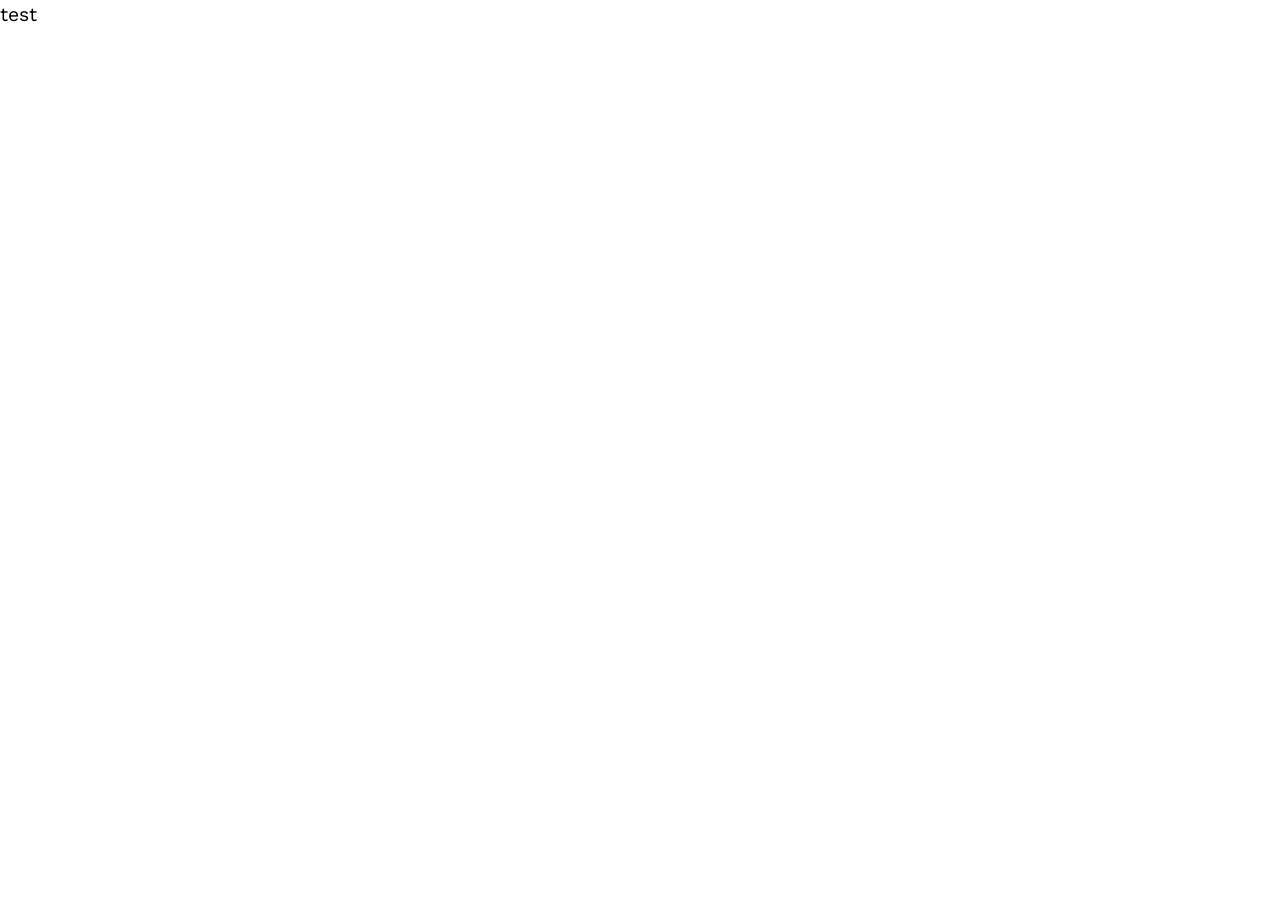
==== index.html @ 957643b7 "Init commit" ====
<!doctype html>
<html lang="en">
  <head>
    <meta charset="UTF-8" />
    <meta name="viewport" content="width=device-width, initial-scale=1.0" />
    <title>FAQ accordion</title>
    <link
      rel="icon"
      type="image/png"
      sizes="32x32"
      href="./assets/images/favicon-32x32.png"
    />
    <link rel="stylesheet" href="./src/index.css" />
  </head>
  <body>
    <main>test</main>
  </body>
</html>
---- src/index.css ----
@font-face {
  font-family: "Work Sans";
  font-display: swap;
  font-weight: 400 700;
  src: url("../assets/fonts/WorkSans-VariableFont_wght.ttf") format("truetype");
}

@layer reset {
  *,
  *::after,
  *::before {
    box-sizing: border-box;
    margin: 0;
    padding: 0;
  }

  h1,
  h2,
  h3,
  h4,
  h5,
  h6 {
    font: inherit;
  }
}

@layer base {
  :root {
    --white: hsl(0, 100%, 100%);
    --purple-100: hsl(275, 100%, 97%);
    --purple-600: hsl(292, 16%, 49%);
    --purple-950: hsl(292, 42%, 14%);
    --font-size: clamp(
      16px,
      16px + (100vw - 375px) * (20 - 16) / (1440 - 375),
      20px
    );
    --line-height: 1.5;
  }

  body {
    font-weight: 400;
    font-size: var(--font-size);
    line-height: var(--line-height);
    font-family: "Work Sans", Arial, Helvetica, sans-serif;
  }
}
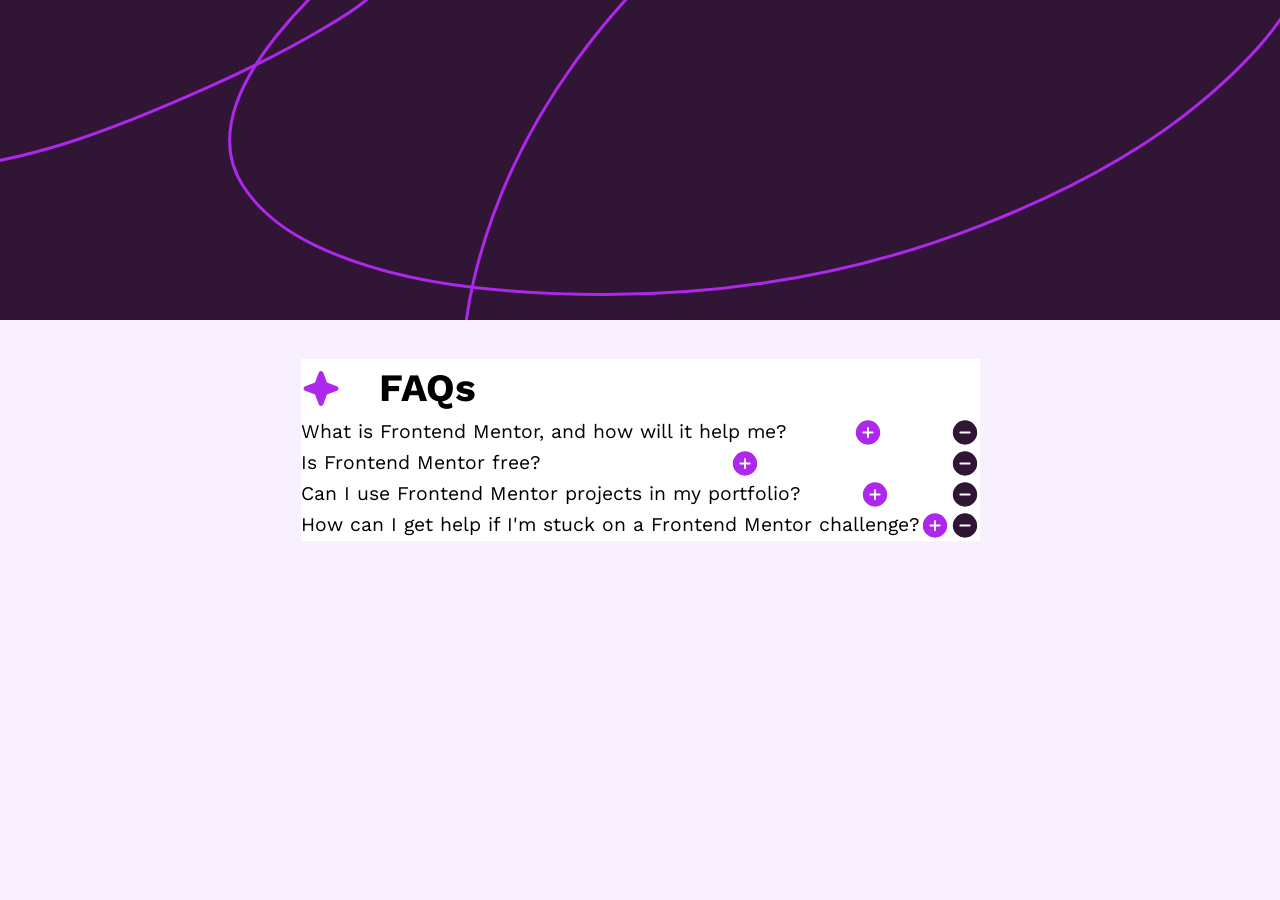
==== commit e1f247bf: "Basic styles and functionality" ====
--- a/index.html
+++ b/index.html
@@ -13,6 +13,70 @@
     <link rel="stylesheet" href="./src/index.css" />
   </head>
   <body>
-    <main>test</main>
+    <main>
+      <article>
+        <header>
+          <img src="./assets/images/icon-star.svg" alt="star icon" />
+          <h1>FAQs</h1>
+        </header>
+
+        <details>
+          <summary>
+            What is Frontend Mentor, and how will it help me?
+            <img src="./assets/images/icon-plus.svg" alt="plus icon" />
+            <img src="./assets/images/icon-minus.svg" alt="minus icon" />
+          </summary>
+
+          <p>
+            Frontend Mentor offers realistic coding challenges to help
+            developers improve their frontend coding skills with projects in
+            HTML, CSS, and JavaScript. It's suitable for all levels and ideal
+            for portfolio building.
+          </p>
+        </details>
+
+        <details>
+          <summary>
+            Is Frontend Mentor free?
+            <img src="./assets/images/icon-plus.svg" alt="plus icon" />
+            <img src="./assets/images/icon-minus.svg" alt="minus icon" />
+          </summary>
+
+          <p>
+            Yes, Frontend Mentor offers both free and premium coding challenges,
+            with the free option providing access to a range of projects
+            suitable for all skill levels.
+          </p>
+        </details>
+
+        <details>
+          <summary>
+            Can I use Frontend Mentor projects in my portfolio?
+            <img src="./assets/images/icon-plus.svg" alt="plus icon" />
+            <img src="./assets/images/icon-minus.svg" alt="minus icon" />
+          </summary>
+
+          <p>
+            Yes, you can use projects completed on Frontend Mentor in your
+            portfolio. It's an excellent way to showcase your skills to
+            potential employers!
+          </p>
+        </details>
+
+        <details>
+          <summary>
+            How can I get help if I'm stuck on a Frontend Mentor challenge?
+            <img src="./assets/images/icon-plus.svg" alt="plus icon" />
+            <img src="./assets/images/icon-minus.svg" alt="minus icon" />
+          </summary>
+
+          <p>
+            The best place to get help is inside Frontend Mentor's Discord
+            community. There's a help channel where you can ask questions and
+            seek support from other community members.
+          </p>
+        </details>
+      </article>
+    </main>
   </body>
 </html>
--- a/src/index.css
+++ b/src/index.css
@@ -22,6 +22,11 @@
   h6 {
     font: inherit;
   }
+
+  html,
+  body {
+    height: 100%;
+  }
 }
 
 @layer base {
@@ -43,5 +48,50 @@
     font-size: var(--font-size);
     line-height: var(--line-height);
     font-family: "Work Sans", Arial, Helvetica, sans-serif;
+    background-color: var(--purple-100);
+  }
+
+  main {
+    --image-url: url("../assets/images/background-pattern-mobile.svg");
+
+    @media (375px < width) {
+      --image-url: url("../assets/images/background-pattern-desktop.svg");
+    }
+
+    display: flex;
+    height: 100%;
+    background: top center no-repeat var(--image-url);
+  }
+
+  article {
+    margin: auto;
+    background-color: var(--white);
+
+    header {
+      display: flex;
+      align-items: center;
+      gap: 1em;
+      font-weight: 700;
+      font-size: 2em;
+    }
+
+    details {
+      &:open {
+        img[alt="plus icon"] {
+          display: none;
+        }
+      }
+
+      &:not(:open) {
+        img[alt="minus icon"] {
+          display: none;
+        }
+      }
+    }
+
+    summary {
+      display: flex;
+      justify-content: space-between;
+    }
   }
 }
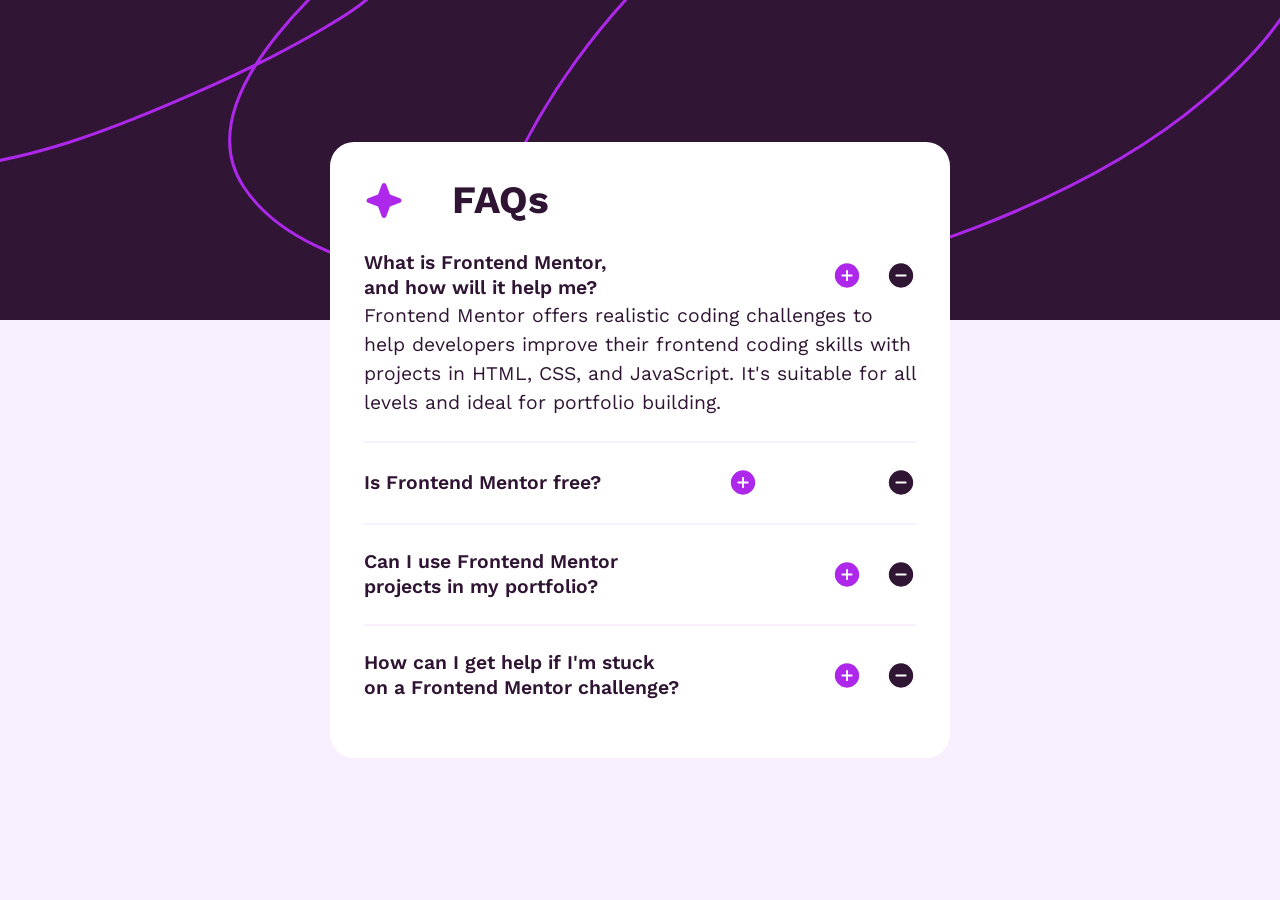
==== commit 2791f5ad: "Add a limit supported transition" ====
--- a/index.html
+++ b/index.html
@@ -20,7 +20,7 @@
           <h1>FAQs</h1>
         </header>
 
-        <details>
+        <details open>
           <summary>
             What is Frontend Mentor, and how will it help me?
             <img src="./assets/images/icon-plus.svg" alt="plus icon" />
--- a/src/index.css
+++ b/src/index.css
@@ -35,20 +35,27 @@
     --purple-100: hsl(275, 100%, 97%);
     --purple-600: hsl(292, 16%, 49%);
     --purple-950: hsl(292, 42%, 14%);
+    --purple-active: #ad28eb;
+
     --font-size: clamp(
       16px,
       16px + (100vw - 375px) * (20 - 16) / (1440 - 375),
       20px
     );
-    --line-height: 1.5;
+    --font-family: "Work Sans", Arial, Helvetica, sans-serif;
+    --font-1: 400 0.875em/1.5 var(--font-family);
+    --font-2: 600 1em/1.3 var(--font-family);
+    --font-3: 700 2em/1.3 var(--font-family);
+
+    --space-1: 1.25em;
+    --space-2: 1.75em;
   }
 
   body {
-    font-weight: 400;
+    font: var(--font-1);
     font-size: var(--font-size);
-    line-height: var(--line-height);
-    font-family: "Work Sans", Arial, Helvetica, sans-serif;
     background-color: var(--purple-100);
+    color: var(--purple-950);
   }
 
   main {
@@ -59,23 +66,33 @@
     }
 
     display: flex;
+    padding: var(--space-1);
     height: 100%;
     background: top center no-repeat var(--image-url);
   }
 
   article {
     margin: auto;
+    padding: var(--space-2);
+    max-width: 32em;
+    border-radius: var(--space-1);
     background-color: var(--white);
 
     header {
       display: flex;
       align-items: center;
-      gap: 1em;
-      font-weight: 700;
-      font-size: 2em;
+      gap: var(--space-1);
+      font: var(--font-3);
     }
 
     details {
+      padding-block: var(--space-1);
+      overflow: hidden;
+
+      & ~ details {
+        border-top: 0.125em solid var(--purple-100);
+      }
+
       &:open {
         img[alt="plus icon"] {
           display: none;
@@ -87,11 +104,37 @@
           display: none;
         }
       }
+
+      &::details-content {
+        transition: height 0.3s;
+      }
+
+      &:not(:open)::details-content {
+        height: 0;
+      }
+
+      &:open::details-content {
+        height: calc-size(fit-content, size);
+      }
+
+      p {
+        padding-block-start: var(--space-1);
+        color: var(--purple-600);
+      }
     }
 
     summary {
       display: flex;
       justify-content: space-between;
+      align-items: center;
+      gap: var(--space-1);
+      font: var(--font-2);
+      text-wrap: balance;
+      cursor: pointer;
+
+      &:hover {
+        color: var(--purple-active);
+      }
     }
   }
 }
